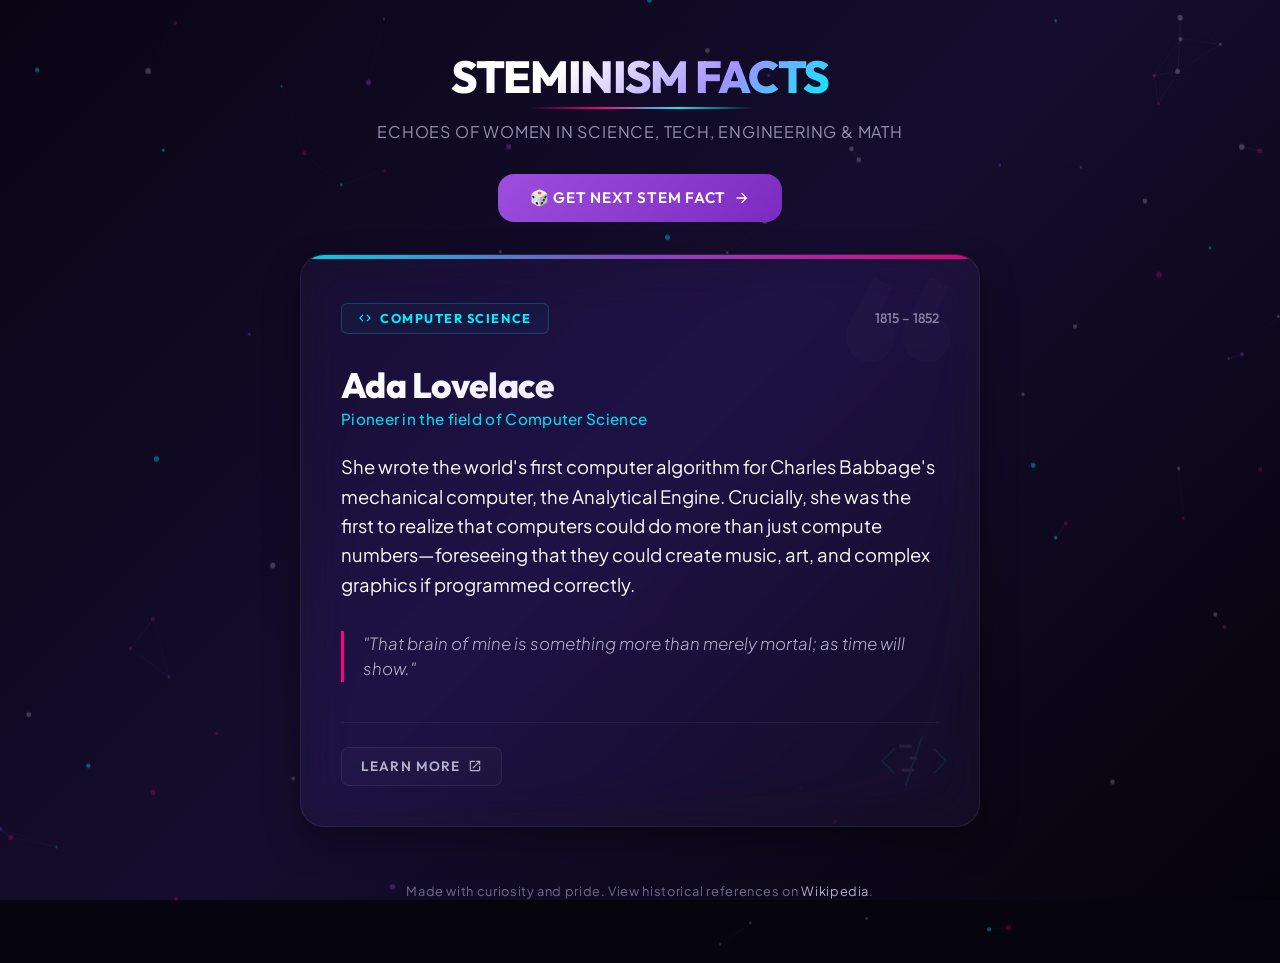
==== index.html @ e90b9613 "GSAP removal, update on prompts" ====
<!DOCTYPE html>
<html lang="en">

<head>
  <meta charset="UTF-8">
  <meta name="viewport" content="width=device-width, initial-scale=1.0">
  <title>STEMinism Aura | Women in STEM Interactive Fun Facts</title>
  <meta name="description"
    content="Discover inspiring facts and quotes from pioneering women in science, technology, engineering, and mathematics. Prompt the engine to search historical records.">
  <link rel="stylesheet" href="styles.css">
</head>

<body>

  <!-- Particle and wave interactive background canvas -->
  <canvas id="particle-canvas"></canvas>

  <!-- Main interactive interface container -->
  <div class="app-container">

    <!-- Title and tagline -->
    <header>
      <h1 class="app-title" id="title-glow">STEMinism Facts</h1>
      <p class="app-subtitle">Echoes of Women in Science, Tech, Engineering & Math</p>
    </header>

    <!-- Next fact button -->
    <section class="prompt-section">
      <button type="button" id="next-fact-btn" class="prompt-btn">
        <span>🎲 Get Next STEM Fact</span>
        <svg style="width: 16px; height: 16px; fill: currentColor;" viewBox="0 0 24 24">
          <use href="#icon-arrow-right"></use>
        </svg>
      </button>
    </section>

    <!-- Main Fact Display Card wrapper (3D perspective context) -->
    <main class="card-wrapper">
      <article class="fact-card" id="fact-card">

        <!-- Large low-opacity quote decoration -->
        <span class="bg-quote">“</span>

        <!-- Card Header Info -->
        <div class="card-top">
          <span class="category-badge computer-science" id="card-category">
            <svg style="width: 14px; height: 14px; fill: currentColor;" viewBox="0 0 24 24" id="card-category-icon">
              <use href="#icon-code"></use>
            </svg>
            <span id="card-category-text">Computer Science</span>
          </span>
          <span class="lifespan-tag" id="card-lifespan">1815 – 1852</span>
        </div>

        <!-- Scientist Name & Bio Subtitle -->
        <div class="scientist-info">
          <h2 class="scientist-name" id="card-name">Ada Lovelace</h2>
          <p class="scientist-bio" id="card-bio">First computer programmer in history</p>
        </div>

        <!-- Central Fact and Quotation Block -->
        <div class="card-body">
          <p class="fact-text" id="card-fact">
            She wrote the world's first computer algorithm for Charles Babbage's mechanical computer, the Analytical
            Engine. Crucially, she was the first to realize that computers could do more than just compute
            numbers—foreseeing that they could create music, art, and complex graphics if programmed correctly.
          </p>
          <div class="quote-container" id="card-quote-container">
            <blockquote class="quote-text" id="card-quote">
              "That brain of mine is something more than merely mortal; as time will show."
            </blockquote>
          </div>
        </div>

        <!-- Card bottom link section -->
        <div class="card-bottom">
          <a href="https://en.wikipedia.org/wiki/Ada_Lovelace" target="_blank" rel="noopener noreferrer"
            class="wiki-btn" id="card-wiki-link">
            <span>Learn More</span>
            <svg class="wiki-icon" viewBox="0 0 24 24">
              <use href="#icon-external-link"></use>
            </svg>
          </a>
        </div>

        <!-- Dynamic inline field illustration (abstract background art) -->
        <div class="field-illustration" id="field-ill-container">
          <!-- Dynamically loaded SVG element -->
        </div>

        <!-- Decryption Scanning Transition Screen overlay -->
        <div class="scan-overlay" id="scan-screen">
          <div class="spinner-outer">
            <div class="spinner-ring spinner-ring-1"></div>
            <div class="spinner-ring spinner-ring-2"></div>
            <div class="spinner-ring spinner-ring-3"></div>
          </div>
          <div class="scan-text">Retrieving Record</div>
          <div class="scan-subtext" id="scan-details">Interpreting quantum field parameters...</div>
        </div>

      </article>
    </main>

    <!-- Footer notes -->
    <footer>
      <p>Made with curiosity and pride. View historical references on <a href="https://en.wikipedia.org" target="_blank"
          rel="noopener noreferrer">Wikipedia</a>.</p>
    </footer>

  </div>

  <!-- Reusable SVG vector symbol templates -->
  <svg style="display: none;">
    <!-- Icon Search -->
    <g id="icon-search">
      <path
        d="M15.5 14h-.79l-.28-.27C15.41 12.59 16 11.11 16 9.5 16 5.91 13.09 3 9.5 3S3 5.91 3 9.5 5.91 16 9.5 16c1.61 0 3.09-.59 4.23-1.57l.27.28v.79l5 4.99L20.49 19l-4.99-5zm-6 0C7.01 14 5 11.99 5 9.5S7.01 5 9.5 5 14 7.01 14 9.5 11.99 14 9.5 14z"
        fill="currentColor" />
    </g>
    <!-- Icon Arrow Right -->
    <g id="icon-arrow-right">
      <path d="M12 4l-1.41 1.41L16.17 11H4v2h12.17l-5.58 5.59L12 20l8-8z" fill="currentColor" />
    </g>
    <!-- Icon External Link -->
    <g id="icon-external-link">
      <path
        d="M19 19H5V5h7V3H5c-1.11 0-2 .9-2 2v14c0 1.1.89 2 2 2h14c1.1 0 2-.9 2-2v-7h-2v7zM14 3v2h3.59l-9.83 9.83 1.41 1.41L19 6.41V10h2V3h-7z"
        fill="currentColor" />
    </g>

    <!-- Field Category Icons -->
    <!-- Computer Science -->
    <g id="icon-code">
      <path d="M9.4 16.6L4.8 12l4.6-4.6L8 6l-6 6 6 6 1.4-1.4zm5.2 0l4.6-4.6-4.6-4.6L16 6l6 6-6 6-1.4-1.4z"
        fill="currentColor" />
    </g>
    <!-- Physics -->
    <g id="icon-atom">
      <path
        d="M12 2C6.48 2 2 6.48 2 12s4.48 10 10 10 10-4.48 10-10S17.52 2 12 2zm1 17.93c-3.95-.49-7-3.85-7-7.93 0-.62.08-1.21.21-1.79L9 15v1c0 1.1.9 2 2 2v1.93zm6.9-2.54c-.26-.81-1-1.39-1.9-1.39h-1v-3c0-.55-.45-1-1-1H8v-2h2c.55 0 1-.45 1-1V7h2c1.1 0 2-.9 2-2v-.41c2.93 1.19 5 4.06 5 7.41 0 2.08-.8 3.97-2.1 5.39z"
        fill="currentColor" />
    </g>
    <!-- Chemistry / Pharmacy -->
    <g id="icon-beaker">
      <path
        d="M19 3H5c-1.1 0-2 .9-2 2v14c0 1.1.9 2 2 2h14c1.1 0 2-.9 2-2V5c0-1.1-.9-2-2-2zm-9 15H5v-2h5v2zm0-4H5v-2h5v2zm0-4H5V8h5v2zm9 8h-7v-2h7v2zm0-4h-7v-2h7v2zm0-4h-7V8h7v2z"
        fill="currentColor" />
    </g>
    <!-- Mathematics -->
    <g id="icon-math">
      <path
        d="M19 3H5c-1.1 0-2 .9-2 2v14c0 1.1.9 2 2 2h14c1.1 0 2-.9 2-2V5c0-1.1-.9-2-2-2zm-2 10h-4v4h-2v-4H7v-2h4V7h2v4h4v2z"
        fill="currentColor" />
    </g>
    <!-- Space / Flight -->
    <g id="icon-rocket">
      <path
        d="M12 2s3 4 3 7c0 3.31-2.69 6-6 6H7v2h2c4.97 0 9-4.03 9-9 0-3-3-6-3-6zm-4 7c0-2.21 1.79-4 4-4s4 1.79 4 4-1.79 4-4 4-4-1.79-4-4zm-5 8c0 1.66 1.34 3 3 3h2v-2H6c-1.66 0-3-1.34-3-3v-2H1v2c0 1.1.9 2 2 2z"
        fill="currentColor" />
    </g>
    <!-- Biology / Medicine -->
    <g id="icon-dna">
      <path
        d="M12 3c-4.97 0-9 4.03-9 9 0 2.12.74 4.07 1.97 5.61L4.35 19.4c-1.46-1.8-2.35-4.11-2.35-6.62C2 6.27 6.77 1.5 12.5 1.5S23 6.27 23 12.78c0 2.51-.89 4.82-2.35 6.62l-1.62-1.79C20.26 16.07 21 14.12 21 12c0-4.97-4.03-9-9-9zm-1.5 4.5c0-.83.67-1.5 1.5-1.5s1.5.67 1.5 1.5S12.83 9 12 9s-1.5-.67-1.5-1.5zm1.5 4.5c-.83 0-1.5.67-1.5 1.5s.67 1.5 1.5 1.5 1.5-.67 1.5-1.5-.67-1.5-1.5-1.5z"
        fill="currentColor" />
    </g>
  </svg>

  <!-- Facts data database module -->
  <script src="facts.js"></script>
  <!-- Main application logic script -->
  <script src="app.js"></script>
</body>

</html>
---- styles.css ----
@import url('https://fonts.googleapis.com/css2?family=Outfit:wght@300;400;500;600;700;800&family=Plus+Jakarta+Sans:ital,wght@0,300;0,400;0,500;0,600;0,700;1,400&display=swap');

:root {
  /* Colors */
  --bg-dark: #06040d;
  --bg-gradient: linear-gradient(135deg, #090514 0%, #150d2e 50%, #05030a 100%);
  --glass-bg: rgba(255, 255, 255, 0.03);
  --glass-border: rgba(255, 255, 255, 0.07);
  --text-primary: #ffffff;
  --text-secondary: #b5b0cd;
  --text-muted: #6e6a86;
  
  /* Neon Accents */
  --cyan: #00f0ff;
  --pink: #ff007f;
  --purple: #9d4edd;
  --green: #39ff14;
  --amber: #ffaa00;
  
  /* Shadow Glows */
  --glow-cyan: 0 0 20px rgba(0, 240, 255, 0.25);
  --glow-pink: 0 0 20px rgba(255, 0, 127, 0.25);
  --glow-purple: 0 0 20px rgba(157, 78, 221, 0.25);
  
  /* Fonts */
  --font-header: 'Outfit', sans-serif;
  --font-body: 'Plus Jakarta Sans', sans-serif;
  
  /* Dimensions */
  --card-max-width: 680px;
}

* {
  box-sizing: border-box;
  margin: 0;
  padding: 0;
}

body {
  background-color: var(--bg-dark);
  background-image: var(--bg-gradient);
  background-attachment: fixed;
  color: var(--text-primary);
  font-family: var(--font-body);
  min-height: 100vh;
  overflow-x: hidden;
  display: flex;
  flex-direction: column;
  align-items: center;
  justify-content: flex-start;
  padding: 2rem 1.5rem;
  position: relative;
}

/* Background Canvas */
#particle-canvas {
  position: absolute;
  top: 0;
  left: 0;
  width: 100%;
  height: 100%;
  z-index: 0;
  pointer-events: none;
}

/* Main Container */
.app-container {
  width: 100%;
  max-width: var(--card-max-width);
  z-index: 10;
  display: flex;
  flex-direction: column;
  gap: 2rem;
}

/* Header Section */
header {
  text-align: center;
  margin-top: 1rem;
}

h1.app-title {
  font-family: var(--font-header);
  font-weight: 800;
  font-size: 2.8rem;
  letter-spacing: -0.03em;
  background: linear-gradient(135deg, #ffffff 30%, #a291ff 70%, var(--cyan) 100%);
  -webkit-background-clip: text;
  -webkit-text-fill-color: transparent;
  margin-bottom: 0.5rem;
  text-transform: uppercase;
  display: inline-block;
  position: relative;
}

h1.app-title::after {
  content: '';
  position: absolute;
  bottom: -4px;
  left: 20%;
  width: 60%;
  height: 2px;
  background: linear-gradient(90deg, transparent, var(--pink), var(--cyan), transparent);
}

.app-subtitle {
  color: var(--text-secondary);
  font-size: 1rem;
  font-weight: 400;
  letter-spacing: 0.05em;
  text-transform: uppercase;
  margin-top: 0.5rem;
  opacity: 0.8;
}

/* Search & Prompt Box Area */
.prompt-section {
  display: flex;
  justify-content: center;
}

.prompt-btn {
  background: linear-gradient(135deg, var(--purple) 0%, #7b2cbf 100%);
  border: none;
  outline: none;
  color: var(--text-primary);
  font-family: var(--font-header);
  font-weight: 600;
  font-size: 0.95rem;
  letter-spacing: 0.05em;
  padding: 0.9rem 2rem;
  border-radius: 16px;
  cursor: pointer;
  display: flex;
  align-items: center;
  gap: 0.5rem;
  transition: all 0.3s ease;
  position: relative;
  overflow: hidden;
  text-transform: uppercase;
}

.prompt-btn::before {
  content: '';
  position: absolute;
  top: 0;
  left: -100%;
  width: 100%;
  height: 100%;
  background: linear-gradient(90deg, transparent, rgba(255, 255, 255, 0.15), transparent);
  transition: left 0.6s ease;
}

.prompt-btn:hover::before {
  left: 100%;
}

.prompt-btn:hover {
  background: linear-gradient(135deg, #7b2cbf 0%, var(--pink) 100%);
  box-shadow: 0 0 20px rgba(255, 0, 127, 0.3);
}

.prompt-btn:active {
  transform: scale(0.97);
}

/* Main Fact Card Display */
.card-wrapper {
  perspective: 1000px;
  width: 100%;
}

.fact-card {
  position: relative;
  width: 100%;
  min-height: 400px;
  background: var(--glass-bg);
  border: 1px solid var(--glass-border);
  backdrop-filter: blur(25px) saturate(160%);
  -webkit-backdrop-filter: blur(25px) saturate(160%);
  border-radius: 24px;
  padding: 3rem 2.5rem 2.5rem 2.5rem;
  box-shadow: 0 15px 35px rgba(0, 0, 0, 0.35);
  overflow: hidden;
  display: flex;
  flex-direction: column;
  justify-content: space-between;
  transition: opacity 0.3s ease, transform 0.3s ease;
  opacity: 1;
}

/* Glowing Border/Aura on Card */
.fact-card::before {
  content: '';
  position: absolute;
  top: 0;
  left: 0;
  width: 100%;
  height: 4px;
  background: linear-gradient(90deg, var(--cyan), var(--purple), var(--pink));
  opacity: 0.85;
}

/* Decorative Background Quotes */
.bg-quote {
  position: absolute;
  top: -10px;
  right: 20px;
  font-size: 15rem;
  font-family: var(--font-header);
  font-weight: 800;
  line-height: 1;
  color: rgba(255, 255, 255, 0.015);
  user-select: none;
  pointer-events: none;
}

/* Card Content Header */
.card-top {
  display: flex;
  align-items: center;
  justify-content: space-between;
  margin-bottom: 2rem;
}

.category-badge {
  font-family: var(--font-header);
  font-weight: 700;
  font-size: 0.8rem;
  letter-spacing: 0.12em;
  text-transform: uppercase;
  padding: 0.4rem 1rem;
  border-radius: 6px;
  background: rgba(255, 255, 255, 0.05);
  border: 1px solid rgba(255, 255, 255, 0.1);
  display: flex;
  align-items: center;
  gap: 0.5rem;
  transition: all 0.3s ease;
}

/* Category Badge Colors mapped to fields */
.category-badge.computer-science { color: var(--cyan); border-color: rgba(0, 240, 255, 0.2); background: rgba(0, 240, 255, 0.03); }
.category-badge.physics { color: var(--pink); border-color: rgba(255, 0, 127, 0.2); background: rgba(255, 0, 127, 0.03); }
.category-badge.chemistry { color: var(--green); border-color: rgba(57, 255, 20, 0.2); background: rgba(57, 255, 20, 0.03); }
.category-badge.mathematics { color: var(--purple); border-color: rgba(157, 78, 221, 0.2); background: rgba(157, 78, 221, 0.03); }
.category-badge.space { color: var(--amber); border-color: rgba(255, 170, 0, 0.2); background: rgba(255, 170, 0, 0.03); }
.category-badge.biology { color: #00ff88; border-color: rgba(0, 255, 136, 0.2); background: rgba(0, 255, 136, 0.03); }
.category-badge.engineering { color: #ff5500; border-color: rgba(255, 85, 0, 0.2); background: rgba(255, 85, 0, 0.03); }
.category-badge.medicine { color: #ff3366; border-color: rgba(255, 51, 102, 0.2); background: rgba(255, 51, 102, 0.03); }

.lifespan-tag {
  font-family: var(--font-header);
  font-weight: 500;
  font-size: 0.85rem;
  color: var(--text-secondary);
  opacity: 0.7;
}

/* Card Scientist Identity */
.scientist-info {
  margin-bottom: 1.5rem;
}

.scientist-name {
  font-family: var(--font-header);
  font-weight: 800;
  font-size: 2.2rem;
  line-height: 1.1;
  letter-spacing: -0.02em;
  background: linear-gradient(90deg, #ffffff, #d3caff);
  -webkit-background-clip: text;
  -webkit-text-fill-color: transparent;
  margin-bottom: 0.3rem;
}

.scientist-bio {
  color: var(--cyan);
  font-size: 0.95rem;
  font-weight: 500;
  letter-spacing: 0.02em;
  opacity: 0.9;
}

/* Fact and Quote Text elements */
.card-body {
  flex-grow: 1;
  display: flex;
  flex-direction: column;
  justify-content: center;
  gap: 1.5rem;
  margin-bottom: 2.5rem;
}

.fact-text {
  font-size: 1.15rem;
  line-height: 1.6;
  color: var(--text-primary);
  font-weight: 400;
}

.quote-container {
  border-left: 3px solid var(--pink);
  padding-left: 1.2rem;
  margin-top: 0.5rem;
  position: relative;
}

.quote-text {
  font-size: 1.05rem;
  font-style: italic;
  line-height: 1.5;
  color: var(--text-secondary);
  font-weight: 300;
}

/* Card Action Footer */
.card-bottom {
  display: flex;
  align-items: center;
  justify-content: space-between;
  border-top: 1px solid rgba(255, 255, 255, 0.05);
  padding-top: 1.5rem;
}

.wiki-btn {
  display: inline-flex;
  align-items: center;
  gap: 0.5rem;
  color: var(--text-secondary);
  font-family: var(--font-header);
  font-weight: 600;
  font-size: 0.85rem;
  text-decoration: none;
  text-transform: uppercase;
  letter-spacing: 0.08em;
  padding: 0.6rem 1.2rem;
  border-radius: 8px;
  background: rgba(255, 255, 255, 0.02);
  border: 1px solid var(--glass-border);
  transition: all 0.3s ease;
}

.wiki-btn:hover {
  background: rgba(255, 255, 255, 0.06);
  border-color: rgba(255, 255, 255, 0.2);
  color: var(--text-primary);
  transform: translateX(3px);
}

.wiki-icon {
  width: 14px;
  height: 14px;
  fill: currentColor;
  transition: transform 0.3s ease;
}

.wiki-btn:hover .wiki-icon {
  transform: translate(2px, -2px);
}

/* Vector Graphic Embed on Card */
.field-illustration {
  width: 80px;
  height: 80px;
  display: flex;
  align-items: center;
  justify-content: center;
  opacity: 0.08;
  position: absolute;
  bottom: 25px;
  right: 25px;
  pointer-events: none;
}

.field-illustration svg {
  width: 100%;
  height: 100%;
  fill: none;
  stroke: var(--text-primary);
  stroke-width: 1.5;
  stroke-linecap: round;
  stroke-linejoin: round;
}

/* Simulated Decryption/Quantum Scanning Overlay */
.scan-overlay {
  position: absolute;
  top: 0;
  left: 0;
  width: 100%;
  height: 100%;
  background: rgba(8, 5, 18, 0.96);
  z-index: 100;
  display: flex;
  flex-direction: column;
  align-items: center;
  justify-content: center;
  gap: 1.5rem;
  opacity: 0;
  pointer-events: none;
  border-radius: 24px;
  transition: opacity 0.3s ease;
}

.scan-overlay.active {
  opacity: 1;
  pointer-events: all;
}

.spinner-outer {
  position: relative;
  width: 80px;
  height: 80px;
}

.spinner-ring {
  box-sizing: border-box;
  position: absolute;
  width: 100%;
  height: 100%;
  border: 3px solid transparent;
  border-radius: 50%;
}

.spinner-ring-1 {
  border-top-color: var(--cyan);
  animation: spin 1.2s cubic-bezier(0.5, 0, 0.5, 1) infinite;
}

.spinner-ring-2 {
  border-bottom-color: var(--pink);
  animation: spin-reverse 1.2s cubic-bezier(0.5, 0, 0.5, 1) infinite;
  transform: scale(0.8);
}

.spinner-ring-3 {
  border-left-color: var(--purple);
  animation: spin 2.4s linear infinite;
  transform: scale(0.6);
}

.scan-text {
  font-family: var(--font-header);
  font-weight: 500;
  font-size: 1rem;
  letter-spacing: 0.15em;
  color: var(--cyan);
  text-transform: uppercase;
  text-shadow: 0 0 10px rgba(0, 240, 255, 0.5);
  animation: pulse 1.5s ease-in-out infinite;
}

.scan-subtext {
  font-family: var(--font-body);
  font-size: 0.8rem;
  color: var(--text-muted);
  letter-spacing: 0.05em;
}

/* Footer info */
footer {
  text-align: center;
  color: var(--text-muted);
  font-size: 0.8rem;
  margin-top: 1.5rem;
  margin-bottom: 2rem;
  letter-spacing: 0.05em;
}

footer a {
  color: var(--text-secondary);
  text-decoration: none;
  transition: color 0.2s ease;
}

footer a:hover {
  color: var(--cyan);
}

/* Animations Keyframes */
@keyframes spin {
  0% { transform: rotate(0deg); }
  100% { transform: rotate(360deg); }
}

@keyframes spin-reverse {
  0% { transform: rotate(360deg); }
  100% { transform: rotate(0deg); }
}

@keyframes pulse {
  0%, 100% { opacity: 0.6; }
  50% { opacity: 1; }
}

/* Responsive Breakpoints */
@media (max-width: 768px) {
  h1.app-title {
    font-size: 2.2rem;
  }
  
  .fact-card {
    padding: 2.2rem 1.8rem 1.8rem 1.8rem;
    min-height: 440px;
  }
  
  .scientist-name {
    font-size: 1.8rem;
  }
  
  .fact-text {
    font-size: 1.05rem;
  }
  
  .quote-text {
    font-size: 0.95rem;
  }
  
  .prompt-btn {
    padding: 0 1.2rem;
  }
}

@media (max-width: 480px) {
  body {
    padding: 1rem 1rem;
  }

  h1.app-title {
    font-size: 1.8rem;
  }
  
  .fact-card {
    padding: 1.8rem 1.2rem 1.2rem 1.2rem;
    min-height: 480px;
  }
  
  .card-top {
    flex-direction: column;
    align-items: flex-start;
    gap: 0.6rem;
    margin-bottom: 1.5rem;
  }
  
  .scientist-name {
    font-size: 1.6rem;
  }
  
  .card-bottom {
    flex-direction: column;
    gap: 1rem;
    align-items: center;
  }
  
  .wiki-btn {
    width: 100%;
    justify-content: center;
  }
}
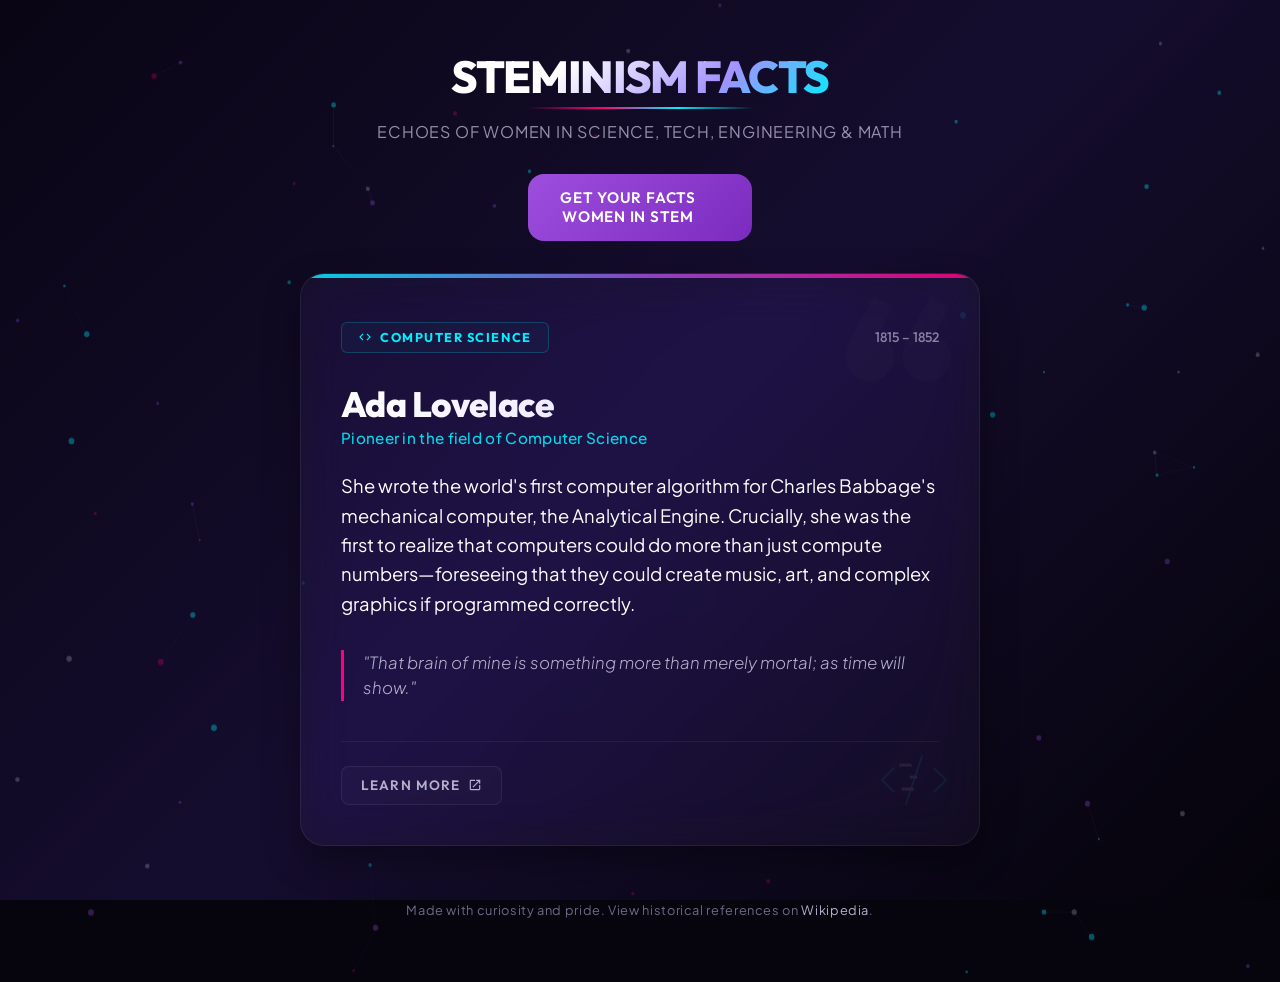
==== commit 897574bb: "Visual changes" ====
--- a/index.html
+++ b/index.html
@@ -27,9 +27,9 @@
     <!-- Next fact button -->
     <section class="prompt-section">
       <button type="button" id="next-fact-btn" class="prompt-btn">
-        <span>🎲 Get Next STEM Fact</span>
+        <span> Get your Facts <br>Women in STEM </span>
         <svg style="width: 16px; height: 16px; fill: currentColor;" viewBox="0 0 24 24">
-          <use href="#icon-arrow-right"></use>
+          
         </svg>
       </button>
     </section>
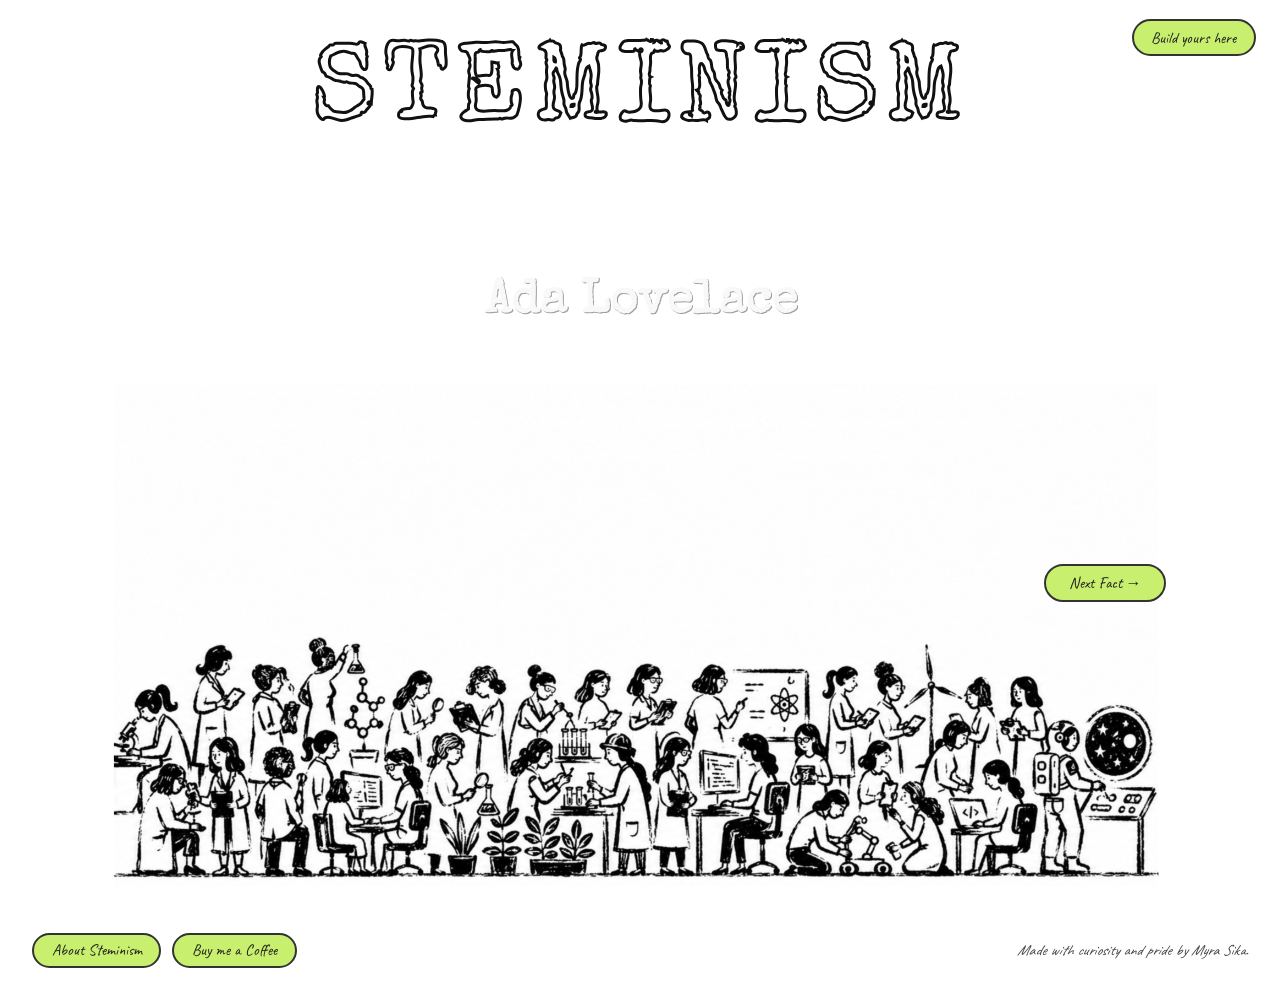
==== commit 279546e1: "Structure change" ====
--- a/index.html
+++ b/index.html
@@ -1,176 +1,46 @@
 <!DOCTYPE html>
 <html lang="en">
-
 <head>
   <meta charset="UTF-8">
   <meta name="viewport" content="width=device-width, initial-scale=1.0">
-  <title>STEMinism Aura | Women in STEM Interactive Fun Facts</title>
-  <meta name="description"
-    content="Discover inspiring facts and quotes from pioneering women in science, technology, engineering, and mathematics. Prompt the engine to search historical records.">
+  <title>STEMinism | Women in STEM Facts</title>
   <link rel="stylesheet" href="styles.css">
 </head>
-
 <body>
 
-  <!-- Particle and wave interactive background canvas -->
-  <canvas id="particle-canvas"></canvas>
+  <!-- Top-right pill -->
+  <a class="build-pill" href="#" target="_blank" rel="noopener noreferrer">Build yours here</a>
 
-  <!-- Main interactive interface container -->
-  <div class="app-container">
+  <!-- Title -->
+  <h1 class="app-title">STEMINISM</h1>
 
-    <!-- Title and tagline -->
-    <header>
-      <h1 class="app-title" id="title-glow">STEMinism Facts</h1>
-      <p class="app-subtitle">Echoes of Women in Science, Tech, Engineering & Math</p>
-    </header>
-
-    <!-- Next fact button -->
-    <section class="prompt-section">
-      <button type="button" id="next-fact-btn" class="prompt-btn">
-        <span> Get your Facts <br>Women in STEM </span>
-        <svg style="width: 16px; height: 16px; fill: currentColor;" viewBox="0 0 24 24">
-          
-        </svg>
-      </button>
-    </section>
-
-    <!-- Main Fact Display Card wrapper (3D perspective context) -->
-    <main class="card-wrapper">
-      <article class="fact-card" id="fact-card">
-
-        <!-- Large low-opacity quote decoration -->
-        <span class="bg-quote">“</span>
-
-        <!-- Card Header Info -->
-        <div class="card-top">
-          <span class="category-badge computer-science" id="card-category">
-            <svg style="width: 14px; height: 14px; fill: currentColor;" viewBox="0 0 24 24" id="card-category-icon">
-              <use href="#icon-code"></use>
-            </svg>
-            <span id="card-category-text">Computer Science</span>
-          </span>
-          <span class="lifespan-tag" id="card-lifespan">1815 – 1852</span>
-        </div>
-
-        <!-- Scientist Name & Bio Subtitle -->
-        <div class="scientist-info">
-          <h2 class="scientist-name" id="card-name">Ada Lovelace</h2>
-          <p class="scientist-bio" id="card-bio">First computer programmer in history</p>
-        </div>
-
-        <!-- Central Fact and Quotation Block -->
-        <div class="card-body">
-          <p class="fact-text" id="card-fact">
-            She wrote the world's first computer algorithm for Charles Babbage's mechanical computer, the Analytical
-            Engine. Crucially, she was the first to realize that computers could do more than just compute
-            numbers—foreseeing that they could create music, art, and complex graphics if programmed correctly.
-          </p>
-          <div class="quote-container" id="card-quote-container">
-            <blockquote class="quote-text" id="card-quote">
-              "That brain of mine is something more than merely mortal; as time will show."
-            </blockquote>
-          </div>
-        </div>
-
-        <!-- Card bottom link section -->
-        <div class="card-bottom">
-          <a href="https://en.wikipedia.org/wiki/Ada_Lovelace" target="_blank" rel="noopener noreferrer"
-            class="wiki-btn" id="card-wiki-link">
-            <span>Learn More</span>
-            <svg class="wiki-icon" viewBox="0 0 24 24">
-              <use href="#icon-external-link"></use>
-            </svg>
-          </a>
-        </div>
-
-        <!-- Dynamic inline field illustration (abstract background art) -->
-        <div class="field-illustration" id="field-ill-container">
-          <!-- Dynamically loaded SVG element -->
-        </div>
-
-        <!-- Decryption Scanning Transition Screen overlay -->
-        <div class="scan-overlay" id="scan-screen">
-          <div class="spinner-outer">
-            <div class="spinner-ring spinner-ring-1"></div>
-            <div class="spinner-ring spinner-ring-2"></div>
-            <div class="spinner-ring spinner-ring-3"></div>
-          </div>
-          <div class="scan-text">Retrieving Record</div>
-          <div class="scan-subtext" id="scan-details">Interpreting quantum field parameters...</div>
-        </div>
-
-      </article>
-    </main>
-
-    <!-- Footer notes -->
-    <footer>
-      <p>Made with curiosity and pride. View historical references on <a href="https://en.wikipedia.org" target="_blank"
-          rel="noopener noreferrer">Wikipedia</a>.</p>
-    </footer>
-
+  <!-- Chalkboard -->
+  <div class="chalkboard-wrapper">
+    <div class="chalkboard" id="chalkboard">
+      <div class="chalk-content" id="chalk-content">
+        <p class="chalk-category" id="chalk-category">Computer Science</p>
+        <h2 class="chalk-name" id="chalk-name">Ada Lovelace</h2>
+        <p class="chalk-lifespan" id="chalk-lifespan">1815 – 1852</p>
+        <p class="chalk-fact" id="chalk-fact">She wrote the world's first computer algorithm for Charles Babbage's Analytical Engine — foreseeing that computers could create music, art, and graphics.</p>
+        <p class="chalk-quote" id="chalk-quote">"That brain of mine is something more than merely mortal; as time will show."</p>
+      </div>
+    </div>
+    <button class="next-btn" id="next-fact-btn">Next Fact →</button>
   </div>
 
-  <!-- Reusable SVG vector symbol templates -->
-  <svg style="display: none;">
-    <!-- Icon Search -->
-    <g id="icon-search">
-      <path
-        d="M15.5 14h-.79l-.28-.27C15.41 12.59 16 11.11 16 9.5 16 5.91 13.09 3 9.5 3S3 5.91 3 9.5 5.91 16 9.5 16c1.61 0 3.09-.59 4.23-1.57l.27.28v.79l5 4.99L20.49 19l-4.99-5zm-6 0C7.01 14 5 11.99 5 9.5S7.01 5 9.5 5 14 7.01 14 9.5 11.99 14 9.5 14z"
-        fill="currentColor" />
-    </g>
-    <!-- Icon Arrow Right -->
-    <g id="icon-arrow-right">
-      <path d="M12 4l-1.41 1.41L16.17 11H4v2h12.17l-5.58 5.59L12 20l8-8z" fill="currentColor" />
-    </g>
-    <!-- Icon External Link -->
-    <g id="icon-external-link">
-      <path
-        d="M19 19H5V5h7V3H5c-1.11 0-2 .9-2 2v14c0 1.1.89 2 2 2h14c1.1 0 2-.9 2-2v-7h-2v7zM14 3v2h3.59l-9.83 9.83 1.41 1.41L19 6.41V10h2V3h-7z"
-        fill="currentColor" />
-    </g>
+  <!-- Illustration strip (bottom portion of bckg.png via CSS background) -->
+  <div class="illustration-strip"></div>
 
-    <!-- Field Category Icons -->
-    <!-- Computer Science -->
-    <g id="icon-code">
-      <path d="M9.4 16.6L4.8 12l4.6-4.6L8 6l-6 6 6 6 1.4-1.4zm5.2 0l4.6-4.6-4.6-4.6L16 6l6 6-6 6-1.4-1.4z"
-        fill="currentColor" />
-    </g>
-    <!-- Physics -->
-    <g id="icon-atom">
-      <path
-        d="M12 2C6.48 2 2 6.48 2 12s4.48 10 10 10 10-4.48 10-10S17.52 2 12 2zm1 17.93c-3.95-.49-7-3.85-7-7.93 0-.62.08-1.21.21-1.79L9 15v1c0 1.1.9 2 2 2v1.93zm6.9-2.54c-.26-.81-1-1.39-1.9-1.39h-1v-3c0-.55-.45-1-1-1H8v-2h2c.55 0 1-.45 1-1V7h2c1.1 0 2-.9 2-2v-.41c2.93 1.19 5 4.06 5 7.41 0 2.08-.8 3.97-2.1 5.39z"
-        fill="currentColor" />
-    </g>
-    <!-- Chemistry / Pharmacy -->
-    <g id="icon-beaker">
-      <path
-        d="M19 3H5c-1.1 0-2 .9-2 2v14c0 1.1.9 2 2 2h14c1.1 0 2-.9 2-2V5c0-1.1-.9-2-2-2zm-9 15H5v-2h5v2zm0-4H5v-2h5v2zm0-4H5V8h5v2zm9 8h-7v-2h7v2zm0-4h-7v-2h7v2zm0-4h-7V8h7v2z"
-        fill="currentColor" />
-    </g>
-    <!-- Mathematics -->
-    <g id="icon-math">
-      <path
-        d="M19 3H5c-1.1 0-2 .9-2 2v14c0 1.1.9 2 2 2h14c1.1 0 2-.9 2-2V5c0-1.1-.9-2-2-2zm-2 10h-4v4h-2v-4H7v-2h4V7h2v4h4v2z"
-        fill="currentColor" />
-    </g>
-    <!-- Space / Flight -->
-    <g id="icon-rocket">
-      <path
-        d="M12 2s3 4 3 7c0 3.31-2.69 6-6 6H7v2h2c4.97 0 9-4.03 9-9 0-3-3-6-3-6zm-4 7c0-2.21 1.79-4 4-4s4 1.79 4 4-1.79 4-4 4-4-1.79-4-4zm-5 8c0 1.66 1.34 3 3 3h2v-2H6c-1.66 0-3-1.34-3-3v-2H1v2c0 1.1.9 2 2 2z"
-        fill="currentColor" />
-    </g>
-    <!-- Biology / Medicine -->
-    <g id="icon-dna">
-      <path
-        d="M12 3c-4.97 0-9 4.03-9 9 0 2.12.74 4.07 1.97 5.61L4.35 19.4c-1.46-1.8-2.35-4.11-2.35-6.62C2 6.27 6.77 1.5 12.5 1.5S23 6.27 23 12.78c0 2.51-.89 4.82-2.35 6.62l-1.62-1.79C20.26 16.07 21 14.12 21 12c0-4.97-4.03-9-9-9zm-1.5 4.5c0-.83.67-1.5 1.5-1.5s1.5.67 1.5 1.5S12.83 9 12 9s-1.5-.67-1.5-1.5zm1.5 4.5c-.83 0-1.5.67-1.5 1.5s.67 1.5 1.5 1.5 1.5-.67 1.5-1.5-.67-1.5-1.5-1.5z"
-        fill="currentColor" />
-    </g>
-  </svg>
+  <!-- Footer -->
+  <footer>
+    <div class="footer-pills">
+      <a class="footer-pill" href="#" target="_blank" rel="noopener noreferrer">About Steminism</a>
+      <a class="footer-pill" href="https://buymeacoffee.com" target="_blank" rel="noopener noreferrer">Buy me a Coffee</a>
+    </div>
+    <span class="footer-credit">Made with curiosity and pride by Myra Sika.</span>
+  </footer>
 
-  <!-- Facts data database module -->
   <script src="facts.js"></script>
-  <!-- Main application logic script -->
   <script src="app.js"></script>
 </body>
-
-</html>+</html>
--- a/styles.css
+++ b/styles.css
@@ -1,34 +1,4 @@
-@import url('https://fonts.googleapis.com/css2?family=Outfit:wght@300;400;500;600;700;800&family=Plus+Jakarta+Sans:ital,wght@0,300;0,400;0,500;0,600;0,700;1,400&display=swap');
-
-:root {
-  /* Colors */
-  --bg-dark: #06040d;
-  --bg-gradient: linear-gradient(135deg, #090514 0%, #150d2e 50%, #05030a 100%);
-  --glass-bg: rgba(255, 255, 255, 0.03);
-  --glass-border: rgba(255, 255, 255, 0.07);
-  --text-primary: #ffffff;
-  --text-secondary: #b5b0cd;
-  --text-muted: #6e6a86;
-  
-  /* Neon Accents */
-  --cyan: #00f0ff;
-  --pink: #ff007f;
-  --purple: #9d4edd;
-  --green: #39ff14;
-  --amber: #ffaa00;
-  
-  /* Shadow Glows */
-  --glow-cyan: 0 0 20px rgba(0, 240, 255, 0.25);
-  --glow-pink: 0 0 20px rgba(255, 0, 127, 0.25);
-  --glow-purple: 0 0 20px rgba(157, 78, 221, 0.25);
-  
-  /* Fonts */
-  --font-header: 'Outfit', sans-serif;
-  --font-body: 'Plus Jakarta Sans', sans-serif;
-  
-  /* Dimensions */
-  --card-max-width: 680px;
-}
+@import url('https://fonts.googleapis.com/css2?family=Caveat:wght@400;600;700&family=Special+Elite&display=swap');
 
 * {
   box-sizing: border-box;
@@ -37,524 +7,224 @@
 }
 
 body {
-  background-color: var(--bg-dark);
-  background-image: var(--bg-gradient);
-  background-attachment: fixed;
-  color: var(--text-primary);
-  font-family: var(--font-body);
+  background: #ffffff;
+  font-family: 'Caveat', cursive;
   min-height: 100vh;
-  overflow-x: hidden;
   display: flex;
   flex-direction: column;
   align-items: center;
-  justify-content: flex-start;
-  padding: 2rem 1.5rem;
-  position: relative;
-}
-
-/* Background Canvas */
-#particle-canvas {
+  overflow-x: hidden;
+  position: relative;
+}
+
+/* ── Top-right pill ── */
+.build-pill {
   position: absolute;
-  top: 0;
-  left: 0;
+  top: 1.2rem;
+  right: 1.5rem;
+  background: #c8f06e;
+  border: 2px solid #333;
+  border-radius: 999px;
+  padding: 0.4rem 1.1rem;
+  font-family: 'Caveat', cursive;
+  font-size: 1rem;
+  color: #222;
+  text-decoration: none;
+  cursor: pointer;
+  z-index: 10;
+}
+
+/* ── Title ── */
+.app-title {
+  font-family: 'Special Elite', cursive;
+  font-size: clamp(3.5rem, 10vw, 7rem);
+  font-weight: 400;
+  color: transparent;
+  -webkit-text-stroke: 3px #111;
+  text-stroke: 3px #111;
+  letter-spacing: 0.05em;
+  text-align: center;
+  margin-top: 2.5rem;
+  margin-bottom: 1.5rem;
+  line-height: 1;
+  user-select: none;
+}
+
+/* ── Chalkboard ── */
+.chalkboard-wrapper {
+  width: 90%;
+  max-width: 1100px;
+  position: relative;
+}
+
+.chalkboard {
   width: 100%;
-  height: 100%;
-  z-index: 0;
-  pointer-events: none;
-}
-
-/* Main Container */
-.app-container {
-  width: 100%;
-  max-width: var(--card-max-width);
-  z-index: 10;
-  display: flex;
-  flex-direction: column;
-  gap: 2rem;
-}
-
-/* Header Section */
-header {
-  text-align: center;
-  margin-top: 1rem;
-}
-
-h1.app-title {
-  font-family: var(--font-header);
-  font-weight: 800;
-  font-size: 2.8rem;
-  letter-spacing: -0.03em;
-  background: linear-gradient(135deg, #ffffff 30%, #a291ff 70%, var(--cyan) 100%);
-  -webkit-background-clip: text;
-  -webkit-text-fill-color: transparent;
-  margin-bottom: 0.5rem;
-  text-transform: uppercase;
-  display: inline-block;
-  position: relative;
-}
-
-h1.app-title::after {
-  content: '';
-  position: absolute;
-  bottom: -4px;
-  left: 20%;
-  width: 60%;
-  height: 2px;
-  background: linear-gradient(90deg, transparent, var(--pink), var(--cyan), transparent);
-}
-
-.app-subtitle {
-  color: var(--text-secondary);
-  font-size: 1rem;
-  font-weight: 400;
-  letter-spacing: 0.05em;
-  text-transform: uppercase;
-  margin-top: 0.5rem;
-  opacity: 0.8;
-}
-
-/* Search & Prompt Box Area */
-.prompt-section {
-  display: flex;
-  justify-content: center;
-}
-
-.prompt-btn {
-  background: linear-gradient(135deg, var(--purple) 0%, #7b2cbf 100%);
-  border: none;
-  outline: none;
-  color: var(--text-primary);
-  font-family: var(--font-header);
-  font-weight: 600;
-  font-size: 0.95rem;
-  letter-spacing: 0.05em;
-  padding: 0.9rem 2rem;
-  border-radius: 16px;
-  cursor: pointer;
-  display: flex;
-  align-items: center;
-  gap: 0.5rem;
-  transition: all 0.3s ease;
+  /* bckg.png 8000x5400; blackboard = top 55% = rows 0-2970.
+     aspect ratio: 8000/2970 ≈ 2.69 */
+  aspect-ratio: 8000 / 2970;
+  background-image: url('images/bckg.png');
+  background-size: 100% auto;
+  background-position: top center;
+  background-repeat: no-repeat;
   position: relative;
   overflow: hidden;
-  text-transform: uppercase;
-}
-
-.prompt-btn::before {
-  content: '';
-  position: absolute;
-  top: 0;
-  left: -100%;
-  width: 100%;
-  height: 100%;
-  background: linear-gradient(90deg, transparent, rgba(255, 255, 255, 0.15), transparent);
-  transition: left 0.6s ease;
-}
-
-.prompt-btn:hover::before {
-  left: 100%;
-}
-
-.prompt-btn:hover {
-  background: linear-gradient(135deg, #7b2cbf 0%, var(--pink) 100%);
-  box-shadow: 0 0 20px rgba(255, 0, 127, 0.3);
-}
-
-.prompt-btn:active {
-  transform: scale(0.97);
-}
-
-/* Main Fact Card Display */
-.card-wrapper {
-  perspective: 1000px;
-  width: 100%;
-}
-
-.fact-card {
-  position: relative;
-  width: 100%;
-  min-height: 400px;
-  background: var(--glass-bg);
-  border: 1px solid var(--glass-border);
-  backdrop-filter: blur(25px) saturate(160%);
-  -webkit-backdrop-filter: blur(25px) saturate(160%);
-  border-radius: 24px;
-  padding: 3rem 2.5rem 2.5rem 2.5rem;
-  box-shadow: 0 15px 35px rgba(0, 0, 0, 0.35);
-  overflow: hidden;
-  display: flex;
-  flex-direction: column;
-  justify-content: space-between;
-  transition: opacity 0.3s ease, transform 0.3s ease;
-  opacity: 1;
-}
-
-/* Glowing Border/Aura on Card */
-.fact-card::before {
-  content: '';
-  position: absolute;
-  top: 0;
-  left: 0;
-  width: 100%;
-  height: 4px;
-  background: linear-gradient(90deg, var(--cyan), var(--purple), var(--pink));
-  opacity: 0.85;
-}
-
-/* Decorative Background Quotes */
-.bg-quote {
-  position: absolute;
-  top: -10px;
-  right: 20px;
-  font-size: 15rem;
-  font-family: var(--font-header);
-  font-weight: 800;
-  line-height: 1;
-  color: rgba(255, 255, 255, 0.015);
-  user-select: none;
-  pointer-events: none;
-}
-
-/* Card Content Header */
-.card-top {
-  display: flex;
-  align-items: center;
-  justify-content: space-between;
-  margin-bottom: 2rem;
-}
-
-.category-badge {
-  font-family: var(--font-header);
-  font-weight: 700;
-  font-size: 0.8rem;
-  letter-spacing: 0.12em;
-  text-transform: uppercase;
-  padding: 0.4rem 1rem;
-  border-radius: 6px;
-  background: rgba(255, 255, 255, 0.05);
-  border: 1px solid rgba(255, 255, 255, 0.1);
-  display: flex;
-  align-items: center;
-  gap: 0.5rem;
-  transition: all 0.3s ease;
-}
-
-/* Category Badge Colors mapped to fields */
-.category-badge.computer-science { color: var(--cyan); border-color: rgba(0, 240, 255, 0.2); background: rgba(0, 240, 255, 0.03); }
-.category-badge.physics { color: var(--pink); border-color: rgba(255, 0, 127, 0.2); background: rgba(255, 0, 127, 0.03); }
-.category-badge.chemistry { color: var(--green); border-color: rgba(57, 255, 20, 0.2); background: rgba(57, 255, 20, 0.03); }
-.category-badge.mathematics { color: var(--purple); border-color: rgba(157, 78, 221, 0.2); background: rgba(157, 78, 221, 0.03); }
-.category-badge.space { color: var(--amber); border-color: rgba(255, 170, 0, 0.2); background: rgba(255, 170, 0, 0.03); }
-.category-badge.biology { color: #00ff88; border-color: rgba(0, 255, 136, 0.2); background: rgba(0, 255, 136, 0.03); }
-.category-badge.engineering { color: #ff5500; border-color: rgba(255, 85, 0, 0.2); background: rgba(255, 85, 0, 0.03); }
-.category-badge.medicine { color: #ff3366; border-color: rgba(255, 51, 102, 0.2); background: rgba(255, 51, 102, 0.03); }
-
-.lifespan-tag {
-  font-family: var(--font-header);
-  font-weight: 500;
-  font-size: 0.85rem;
-  color: var(--text-secondary);
-  opacity: 0.7;
-}
-
-/* Card Scientist Identity */
-.scientist-info {
-  margin-bottom: 1.5rem;
-}
-
-.scientist-name {
-  font-family: var(--font-header);
-  font-weight: 800;
-  font-size: 2.2rem;
-  line-height: 1.1;
-  letter-spacing: -0.02em;
-  background: linear-gradient(90deg, #ffffff, #d3caff);
-  -webkit-background-clip: text;
-  -webkit-text-fill-color: transparent;
-  margin-bottom: 0.3rem;
-}
-
-.scientist-bio {
-  color: var(--cyan);
-  font-size: 0.95rem;
-  font-weight: 500;
-  letter-spacing: 0.02em;
-  opacity: 0.9;
-}
-
-/* Fact and Quote Text elements */
-.card-body {
-  flex-grow: 1;
-  display: flex;
-  flex-direction: column;
-  justify-content: center;
-  gap: 1.5rem;
-  margin-bottom: 2.5rem;
-}
-
-.fact-text {
-  font-size: 1.15rem;
-  line-height: 1.6;
-  color: var(--text-primary);
-  font-weight: 400;
-}
-
-.quote-container {
-  border-left: 3px solid var(--pink);
-  padding-left: 1.2rem;
-  margin-top: 0.5rem;
-  position: relative;
-}
-
-.quote-text {
-  font-size: 1.05rem;
-  font-style: italic;
-  line-height: 1.5;
-  color: var(--text-secondary);
-  font-weight: 300;
-}
-
-/* Card Action Footer */
-.card-bottom {
-  display: flex;
-  align-items: center;
-  justify-content: space-between;
-  border-top: 1px solid rgba(255, 255, 255, 0.05);
-  padding-top: 1.5rem;
-}
-
-.wiki-btn {
-  display: inline-flex;
-  align-items: center;
-  gap: 0.5rem;
-  color: var(--text-secondary);
-  font-family: var(--font-header);
-  font-weight: 600;
-  font-size: 0.85rem;
-  text-decoration: none;
-  text-transform: uppercase;
-  letter-spacing: 0.08em;
-  padding: 0.6rem 1.2rem;
-  border-radius: 8px;
-  background: rgba(255, 255, 255, 0.02);
-  border: 1px solid var(--glass-border);
-  transition: all 0.3s ease;
-}
-
-.wiki-btn:hover {
-  background: rgba(255, 255, 255, 0.06);
-  border-color: rgba(255, 255, 255, 0.2);
-  color: var(--text-primary);
-  transform: translateX(3px);
-}
-
-.wiki-icon {
-  width: 14px;
-  height: 14px;
-  fill: currentColor;
-  transition: transform 0.3s ease;
-}
-
-.wiki-btn:hover .wiki-icon {
-  transform: translate(2px, -2px);
-}
-
-/* Vector Graphic Embed on Card */
-.field-illustration {
-  width: 80px;
-  height: 80px;
-  display: flex;
-  align-items: center;
-  justify-content: center;
-  opacity: 0.08;
-  position: absolute;
-  bottom: 25px;
-  right: 25px;
-  pointer-events: none;
-}
-
-.field-illustration svg {
-  width: 100%;
-  height: 100%;
-  fill: none;
-  stroke: var(--text-primary);
-  stroke-width: 1.5;
-  stroke-linecap: round;
-  stroke-linejoin: round;
-}
-
-/* Simulated Decryption/Quantum Scanning Overlay */
-.scan-overlay {
-  position: absolute;
-  top: 0;
-  left: 0;
-  width: 100%;
-  height: 100%;
-  background: rgba(8, 5, 18, 0.96);
-  z-index: 100;
   display: flex;
   flex-direction: column;
   align-items: center;
   justify-content: center;
-  gap: 1.5rem;
+  padding: 2.5rem 3rem;
+  cursor: pointer;
+}
+
+/* ── Chalk text inside board ── */
+.chalk-content {
+  position: relative;
+  z-index: 2;
+  text-align: center;
+  width: 100%;
+}
+
+.chalk-category {
+  font-family: 'Caveat', cursive;
+  font-size: clamp(0.75rem, 1.5vw, 1rem);
+  color: rgba(255,255,255,0.5);
+  letter-spacing: 0.2em;
+  text-transform: uppercase;
+  margin-bottom: 0.4rem;
+}
+
+.chalk-name {
+  font-family: 'Special Elite', cursive;
+  font-size: clamp(1.6rem, 4vw, 3rem);
+  color: rgba(255, 255, 255, 0.92);
+  text-shadow:
+    0 0 8px rgba(255,255,255,0.15),
+    1px 1px 0 rgba(0,0,0,0.4);
+  margin-bottom: 0.5rem;
+  line-height: 1.1;
+}
+
+.chalk-lifespan {
+  font-family: 'Caveat', cursive;
+  font-size: clamp(0.8rem, 1.5vw, 1rem);
+  color: rgba(255,255,255,0.45);
+  margin-bottom: 1rem;
+}
+
+.chalk-fact {
+  font-family: 'Caveat', cursive;
+  font-size: clamp(0.95rem, 2vw, 1.3rem);
+  color: rgba(255, 255, 255, 0.82);
+  line-height: 1.55;
+  max-width: 80%;
+  margin: 0 auto 1rem;
+  text-shadow: 0 0 4px rgba(255,255,255,0.08);
+}
+
+.chalk-quote {
+  font-family: 'Caveat', cursive;
+  font-size: clamp(0.85rem, 1.6vw, 1.1rem);
+  color: rgba(255, 255, 255, 0.5);
+  font-style: italic;
+  max-width: 70%;
+  margin: 0 auto;
+  line-height: 1.4;
+}
+
+/* next button overlaid bottom-right of board */
+.next-btn {
+  position: absolute;
+  bottom: -1.1rem;
+  right: 1.5rem;
+  background: #c8f06e;
+  border: 2px solid #333;
+  border-radius: 999px;
+  padding: 0.45rem 1.4rem;
+  font-family: 'Caveat', cursive;
+  font-size: 1rem;
+  color: #222;
+  cursor: pointer;
+  z-index: 5;
+  transition: background 0.2s;
+}
+
+.next-btn:hover {
+  background: #b5e050;
+}
+
+/* fade transition */
+.chalk-content {
+  transition: opacity 0.25s ease;
+}
+.chalk-content.fading {
   opacity: 0;
-  pointer-events: none;
-  border-radius: 24px;
-  transition: opacity 0.3s ease;
-}
-
-.scan-overlay.active {
-  opacity: 1;
-  pointer-events: all;
-}
-
-.spinner-outer {
-  position: relative;
-  width: 80px;
-  height: 80px;
-}
-
-.spinner-ring {
-  box-sizing: border-box;
-  position: absolute;
+}
+
+/* ── Illustration strip ── */
+/* bckg.png 8000×5400. Illustration = bottom 45% ≈ rows 2970–5400.
+   Show as background cropped to bottom portion.
+   Container aspect = 8000 / 2430 ≈ 3.29:1 */
+.illustration-strip {
+  width: 90%;
+  max-width: 1100px;
+  aspect-ratio: 8000 / 2430;
+  background-image: url('images/bckg.png');
+  background-size: 100% auto;
+  background-position: bottom center;
+  background-repeat: no-repeat;
+  margin-top: 0;
+}
+
+/* ── Footer ── */
+footer {
   width: 100%;
-  height: 100%;
-  border: 3px solid transparent;
-  border-radius: 50%;
-}
-
-.spinner-ring-1 {
-  border-top-color: var(--cyan);
-  animation: spin 1.2s cubic-bezier(0.5, 0, 0.5, 1) infinite;
-}
-
-.spinner-ring-2 {
-  border-bottom-color: var(--pink);
-  animation: spin-reverse 1.2s cubic-bezier(0.5, 0, 0.5, 1) infinite;
-  transform: scale(0.8);
-}
-
-.spinner-ring-3 {
-  border-left-color: var(--purple);
-  animation: spin 2.4s linear infinite;
-  transform: scale(0.6);
-}
-
-.scan-text {
-  font-family: var(--font-header);
-  font-weight: 500;
+  display: flex;
+  align-items: center;
+  justify-content: space-between;
+  padding: 0.9rem 2rem 1.2rem;
+  margin-top: auto;
+}
+
+.footer-pills {
+  display: flex;
+  gap: 0.7rem;
+}
+
+.footer-pill {
+  background: #c8f06e;
+  border: 2px solid #333;
+  border-radius: 999px;
+  padding: 0.35rem 1.1rem;
+  font-family: 'Caveat', cursive;
   font-size: 1rem;
-  letter-spacing: 0.15em;
-  color: var(--cyan);
-  text-transform: uppercase;
-  text-shadow: 0 0 10px rgba(0, 240, 255, 0.5);
-  animation: pulse 1.5s ease-in-out infinite;
-}
-
-.scan-subtext {
-  font-family: var(--font-body);
-  font-size: 0.8rem;
-  color: var(--text-muted);
-  letter-spacing: 0.05em;
-}
-
-/* Footer info */
-footer {
-  text-align: center;
-  color: var(--text-muted);
-  font-size: 0.8rem;
-  margin-top: 1.5rem;
-  margin-bottom: 2rem;
-  letter-spacing: 0.05em;
-}
-
-footer a {
-  color: var(--text-secondary);
+  color: #222;
   text-decoration: none;
-  transition: color 0.2s ease;
-}
-
-footer a:hover {
-  color: var(--cyan);
-}
-
-/* Animations Keyframes */
-@keyframes spin {
-  0% { transform: rotate(0deg); }
-  100% { transform: rotate(360deg); }
-}
-
-@keyframes spin-reverse {
-  0% { transform: rotate(360deg); }
-  100% { transform: rotate(0deg); }
-}
-
-@keyframes pulse {
-  0%, 100% { opacity: 0.6; }
-  50% { opacity: 1; }
-}
-
-/* Responsive Breakpoints */
-@media (max-width: 768px) {
-  h1.app-title {
-    font-size: 2.2rem;
+  cursor: pointer;
+}
+
+.footer-credit {
+  font-family: 'Caveat', cursive;
+  font-size: 0.95rem;
+  color: #444;
+  font-style: italic;
+}
+
+/* ── Responsive ── */
+@media (max-width: 600px) {
+  .chalkboard {
+    aspect-ratio: unset;
+    min-height: 320px;
+    padding: 1.5rem 1.2rem;
   }
-  
-  .fact-card {
-    padding: 2.2rem 1.8rem 1.8rem 1.8rem;
-    min-height: 440px;
+
+  .chalk-fact, .chalk-quote {
+    max-width: 95%;
   }
-  
-  .scientist-name {
-    font-size: 1.8rem;
+
+  footer {
+    flex-direction: column;
+    gap: 0.8rem;
+    align-items: flex-start;
+    padding: 1rem 1.2rem;
   }
-  
-  .fact-text {
-    font-size: 1.05rem;
-  }
-  
-  .quote-text {
-    font-size: 0.95rem;
-  }
-  
-  .prompt-btn {
-    padding: 0 1.2rem;
-  }
-}
-
-@media (max-width: 480px) {
-  body {
-    padding: 1rem 1rem;
-  }
-
-  h1.app-title {
-    font-size: 1.8rem;
-  }
-  
-  .fact-card {
-    padding: 1.8rem 1.2rem 1.2rem 1.2rem;
-    min-height: 480px;
-  }
-  
-  .card-top {
-    flex-direction: column;
-    align-items: flex-start;
-    gap: 0.6rem;
-    margin-bottom: 1.5rem;
-  }
-  
-  .scientist-name {
-    font-size: 1.6rem;
-  }
-  
-  .card-bottom {
-    flex-direction: column;
-    gap: 1rem;
-    align-items: center;
-  }
-  
-  .wiki-btn {
-    width: 100%;
-    justify-content: center;
-  }
-}
+}
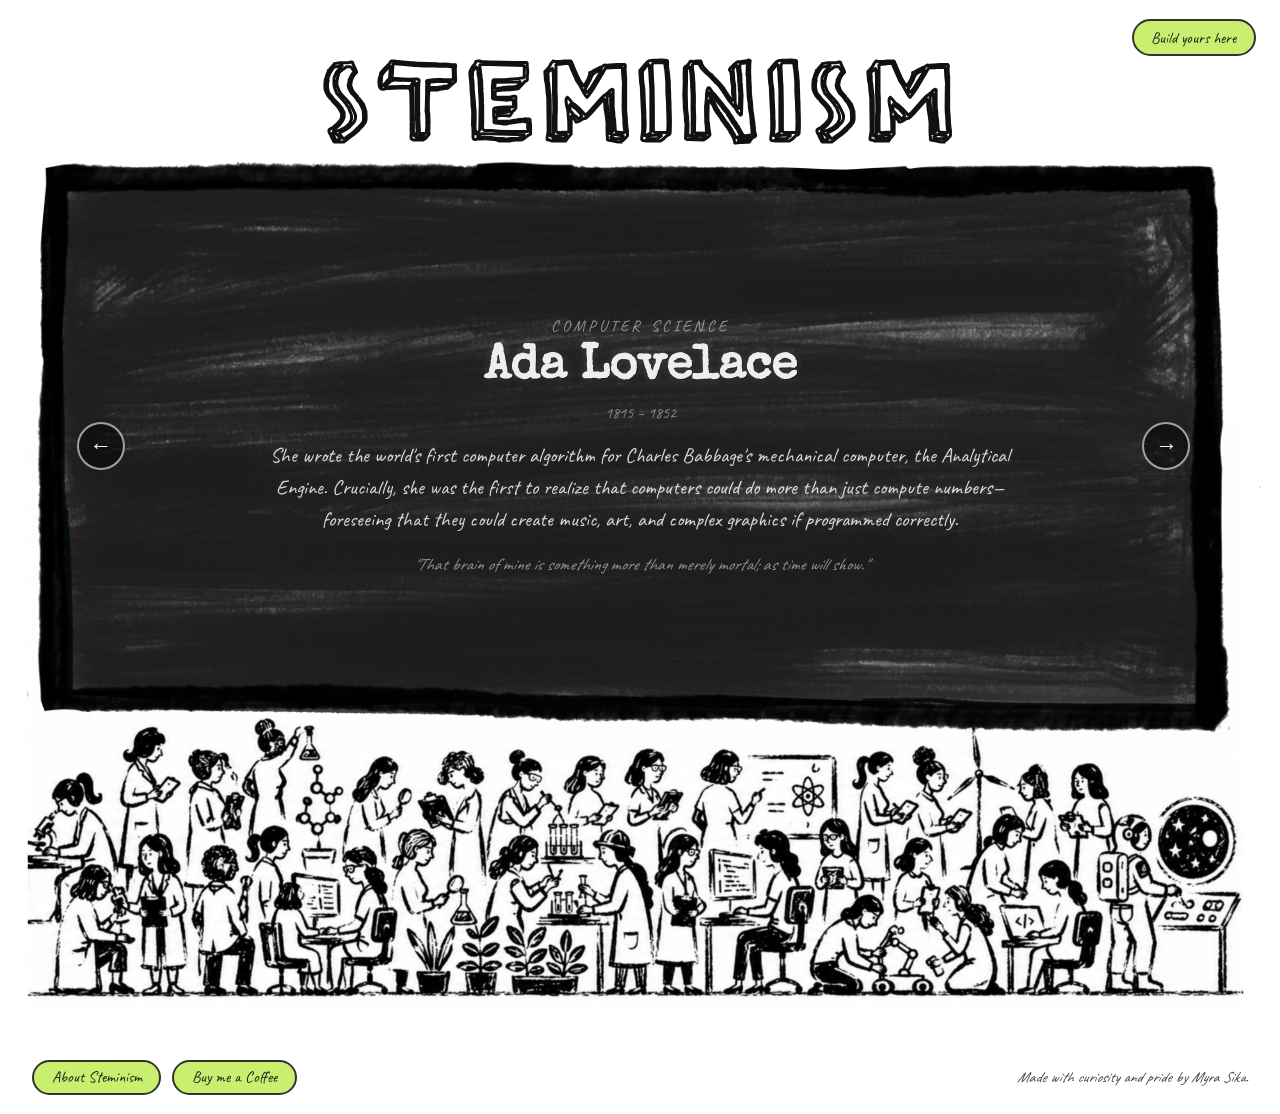
==== commit 1de4620e: "Fixes and corrections" ====
--- a/index.html
+++ b/index.html
@@ -14,10 +14,62 @@
   <!-- Title -->
   <h1 class="app-title">STEMINISM</h1>
 
-  <!-- Chalkboard -->
-  <div class="chalkboard-wrapper">
-    <div class="chalkboard" id="chalkboard">
-      <div class="chalk-content" id="chalk-content">
+  <!-- Chalkboard wrapper: position:relative so buttons can anchor to it -->
+  <div class="chalkboard-wrapper" style="position:relative; width:100%; margin-top:-1rem;">
+
+    <!-- Left arrow button -->
+    <button id="btn-prev" style="
+      position:absolute; left:6%; top:50%; 
+      transform:translateY(-50%);
+      z-index:10; background:rgba(0,0,0,0.45); 
+      border:2px solid rgba(255,255,255,0.6);
+      border-radius:50%; 
+      width:3rem; height:3rem; 
+      font-size:1.4rem; color:#fff;
+      cursor:pointer; display:flex; 
+      align-items:center; 
+      justify-content:center;
+      line-height:1;">&#8592;</button>
+
+    <!-- Right arrow button -->
+    <button id="btn-next" style="
+      position:absolute; right:7%; top:50%; 
+      transform:translateY(-50%);
+      z-index:10; background:rgba(0,0,0,0.45); 
+      border:2px solid rgba(255,255,255,0.6);
+      border-radius:50%; 
+      width:3rem; height:3rem; 
+      font-size:1.4rem; color:#fff;
+      cursor:pointer; display:flex; 
+      align-items:center; 
+      justify-content:center;
+      line-height:1;">&#8594;</button>
+
+    <!-- Chalkboard: overflow:hidden to crop SVG -->
+    <div id="chalkboard" style="
+      position:relative; width:100%;
+      aspect-ratio: 5637 / 2518;
+      overflow:hidden; cursor:default;">
+
+      <!-- SVG blackboard image -->
+      <img
+        src="images/Steminism blackboard.svg"
+        alt=""
+        aria-hidden="true"
+        style="
+          position:absolute; top:0; left:0;
+          width:141.8%; height:auto;
+          left:-22.7%; top:-36.3%;
+          display:block; pointer-events:none; z-index:0;"
+      >
+
+      <!-- Chalk text centered on the board -->
+      <div class="chalk-content" id="chalk-content" style="
+        position:absolute; inset:0; z-index:1;
+        display:flex; flex-direction:column;
+        align-items:center; justify-content:center;
+        padding:4% 12%; text-align:center;
+        pointer-events:none;">
         <p class="chalk-category" id="chalk-category">Computer Science</p>
         <h2 class="chalk-name" id="chalk-name">Ada Lovelace</h2>
         <p class="chalk-lifespan" id="chalk-lifespan">1815 – 1852</p>
@@ -25,11 +77,12 @@
         <p class="chalk-quote" id="chalk-quote">"That brain of mine is something more than merely mortal; as time will show."</p>
       </div>
     </div>
-    <button class="next-btn" id="next-fact-btn">Next Fact →</button>
   </div>
 
-  <!-- Illustration strip (bottom portion of bckg.png via CSS background) -->
-  <div class="illustration-strip"></div>
+  <!-- bckg.png illustration -->
+  <div style="width:100%; overflow:hidden; margin-top:-43%;">
+    <img src="images/bckg.png" alt="Women in STEM illustration" style="width:100%; display:block;">
+  </div>
 
   <!-- Footer -->
   <footer>
--- a/styles.css
+++ b/styles.css
@@ -1,4 +1,12 @@
 @import url('https://fonts.googleapis.com/css2?family=Caveat:wght@400;600;700&family=Special+Elite&display=swap');
+
+@font-face {
+  font-family: 'The Rainmaker';
+  src: url('fonts/the-rainmaker/The%20Rainmaker.otf') format('opentype');
+  font-weight: normal;
+  font-style: normal;
+  font-display: swap;
+}
 
 * {
   box-sizing: border-box;
@@ -36,7 +44,7 @@
 
 /* ── Title ── */
 .app-title {
-  font-family: 'Special Elite', cursive;
+  font-family: 'The Rainmaker', cursive;
   font-size: clamp(3.5rem, 10vw, 7rem);
   font-weight: 400;
   color: transparent;
@@ -52,27 +60,16 @@
 
 /* ── Chalkboard ── */
 .chalkboard-wrapper {
-  width: 90%;
-  max-width: 1100px;
+  width: 100%;
+  max-width: 100%;
   position: relative;
+  margin-bottom: 0;
 }
 
 .chalkboard {
   width: 100%;
-  /* bckg.png 8000x5400; blackboard = top 55% = rows 0-2970.
-     aspect ratio: 8000/2970 ≈ 2.69 */
-  aspect-ratio: 8000 / 2970;
-  background-image: url('images/bckg.png');
-  background-size: 100% auto;
-  background-position: top center;
-  background-repeat: no-repeat;
   position: relative;
   overflow: hidden;
-  display: flex;
-  flex-direction: column;
-  align-items: center;
-  justify-content: center;
-  padding: 2.5rem 3rem;
   cursor: pointer;
 }
 
@@ -131,27 +128,6 @@
   line-height: 1.4;
 }
 
-/* next button overlaid bottom-right of board */
-.next-btn {
-  position: absolute;
-  bottom: -1.1rem;
-  right: 1.5rem;
-  background: #c8f06e;
-  border: 2px solid #333;
-  border-radius: 999px;
-  padding: 0.45rem 1.4rem;
-  font-family: 'Caveat', cursive;
-  font-size: 1rem;
-  color: #222;
-  cursor: pointer;
-  z-index: 5;
-  transition: background 0.2s;
-}
-
-.next-btn:hover {
-  background: #b5e050;
-}
-
 /* fade transition */
 .chalk-content {
   transition: opacity 0.25s ease;
@@ -160,20 +136,7 @@
   opacity: 0;
 }
 
-/* ── Illustration strip ── */
-/* bckg.png 8000×5400. Illustration = bottom 45% ≈ rows 2970–5400.
-   Show as background cropped to bottom portion.
-   Container aspect = 8000 / 2430 ≈ 3.29:1 */
-.illustration-strip {
-  width: 90%;
-  max-width: 1100px;
-  aspect-ratio: 8000 / 2430;
-  background-image: url('images/bckg.png');
-  background-size: 100% auto;
-  background-position: bottom center;
-  background-repeat: no-repeat;
-  margin-top: 0;
-}
+/* illustration strip handled inline in HTML */
 
 /* ── Footer ── */
 footer {
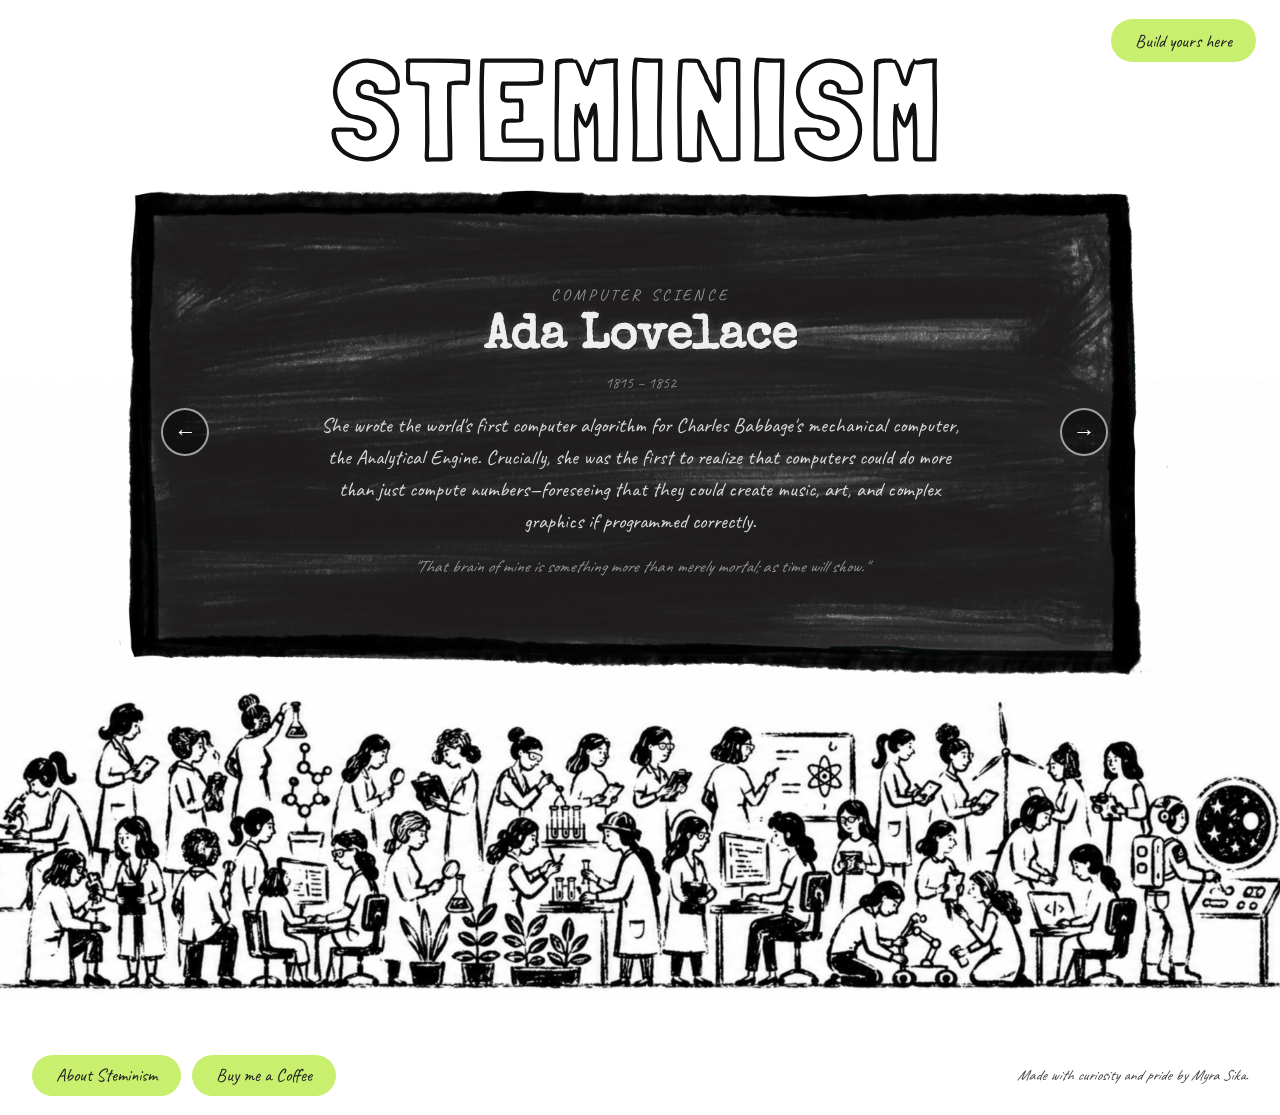
==== commit 85b06b4d: "font changes" ====
--- a/index.html
+++ b/index.html
@@ -15,7 +15,7 @@
   <h1 class="app-title">STEMINISM</h1>
 
   <!-- Chalkboard wrapper: position:relative so buttons can anchor to it -->
-  <div class="chalkboard-wrapper" style="position:relative; width:100%; margin-top:-1rem;">
+  <div class="chalkboard-wrapper" style="position:relative; width:85%; margin-top:-1rem;">
 
     <!-- Left arrow button -->
     <button id="btn-prev" style="
@@ -81,7 +81,7 @@
 
   <!-- bckg.png illustration -->
   <div style="width:100%; overflow:hidden; margin-top:-43%;">
-    <img src="images/bckg.png" alt="Women in STEM illustration" style="width:100%; display:block;">
+    <img src="images/bckg.png" alt="Women in STEM illustration" style="width:106%; display:block; margin-left:-2.5%;">
   </div>
 
   <!-- Footer -->
--- a/styles.css
+++ b/styles.css
@@ -1,11 +1,9 @@
-@import url('https://fonts.googleapis.com/css2?family=Caveat:wght@400;600;700&family=Special+Elite&display=swap');
+@import url('https://fonts.googleapis.com/css2?family=Caveat:wght@400;600;700&family=Special+Elite&family=Londrina+Outline&display=swap');
 
-@font-face {
-  font-family: 'The Rainmaker';
-  src: url('fonts/the-rainmaker/The%20Rainmaker.otf') format('opentype');
-  font-weight: normal;
+.londrina-outline-regular {
+  font-family: "Londrina Outline", sans-serif;
+  font-weight: 400;
   font-style: normal;
-  font-display: swap;
 }
 
 * {
@@ -31,11 +29,10 @@
   top: 1.2rem;
   right: 1.5rem;
   background: #c8f06e;
-  border: 2px solid #333;
   border-radius: 999px;
-  padding: 0.4rem 1.1rem;
+  padding: 0.6rem 1.5rem;
   font-family: 'Caveat', cursive;
-  font-size: 1rem;
+  font-size: 1.15rem;
   color: #222;
   text-decoration: none;
   cursor: pointer;
@@ -44,12 +41,12 @@
 
 /* ── Title ── */
 .app-title {
-  font-family: 'The Rainmaker', cursive;
-  font-size: clamp(3.5rem, 10vw, 7rem);
-  font-weight: 400;
+  font-family: "Londrina Outline", sans-serif;
+  font-size: clamp(1rem, 11vw, 16rem);
+  font-weight: 100;
   color: transparent;
   -webkit-text-stroke: 3px #111;
-  text-stroke: 3px #111;
+  /* text-stroke is non-standard; use -webkit-text-stroke for broader support */
   letter-spacing: 0.05em;
   text-align: center;
   margin-top: 2.5rem;
@@ -155,11 +152,10 @@
 
 .footer-pill {
   background: #c8f06e;
-  border: 2px solid #333;
   border-radius: 999px;
-  padding: 0.35rem 1.1rem;
+  padding: 0.55rem 1.5rem;
   font-family: 'Caveat', cursive;
-  font-size: 1rem;
+  font-size: 1.15rem;
   color: #222;
   text-decoration: none;
   cursor: pointer;
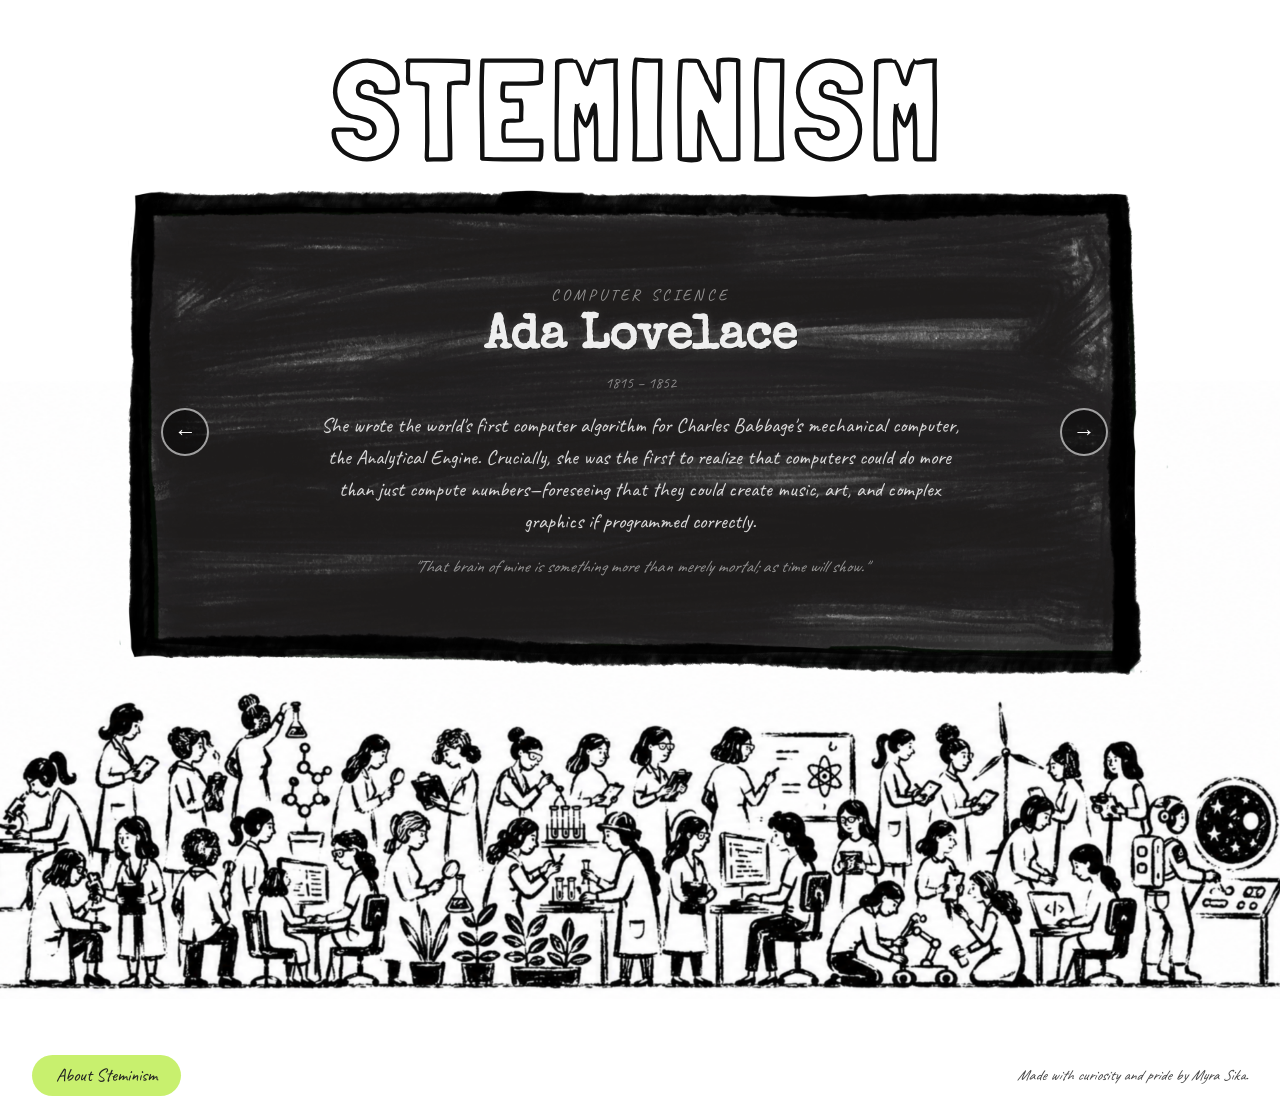
==== commit cf7a564e: "Temporary hold on byo and coffee buttons" ====
--- a/index.html
+++ b/index.html
@@ -9,7 +9,7 @@
 <body>
 
   <!-- Top-right pill -->
-  <a class="build-pill" href="#" target="_blank" rel="noopener noreferrer">Build yours here</a>
+  <!-- <a class="build-pill" href="#" target="_blank" rel="noopener noreferrer">Build yours here</a> -->
 
   <!-- Title -->
   <h1 class="app-title">STEMINISM</h1>
@@ -87,8 +87,8 @@
   <!-- Footer -->
   <footer>
     <div class="footer-pills">
-      <a class="footer-pill" href="#" target="_blank" rel="noopener noreferrer">About Steminism</a>
-      <a class="footer-pill" href="https://buymeacoffee.com" target="_blank" rel="noopener noreferrer">Buy me a Coffee</a>
+      <a class="footer-pill" href="about.html" rel="noopener noreferrer">About Steminism</a>
+     <!-- <a class="footer-pill" href="https://buymeacoffee.com" target="_blank" rel="noopener noreferrer">Buy me a Coffee</a> -->
     </div>
     <span class="footer-credit">Made with curiosity and pride by Myra Sika.</span>
   </footer>
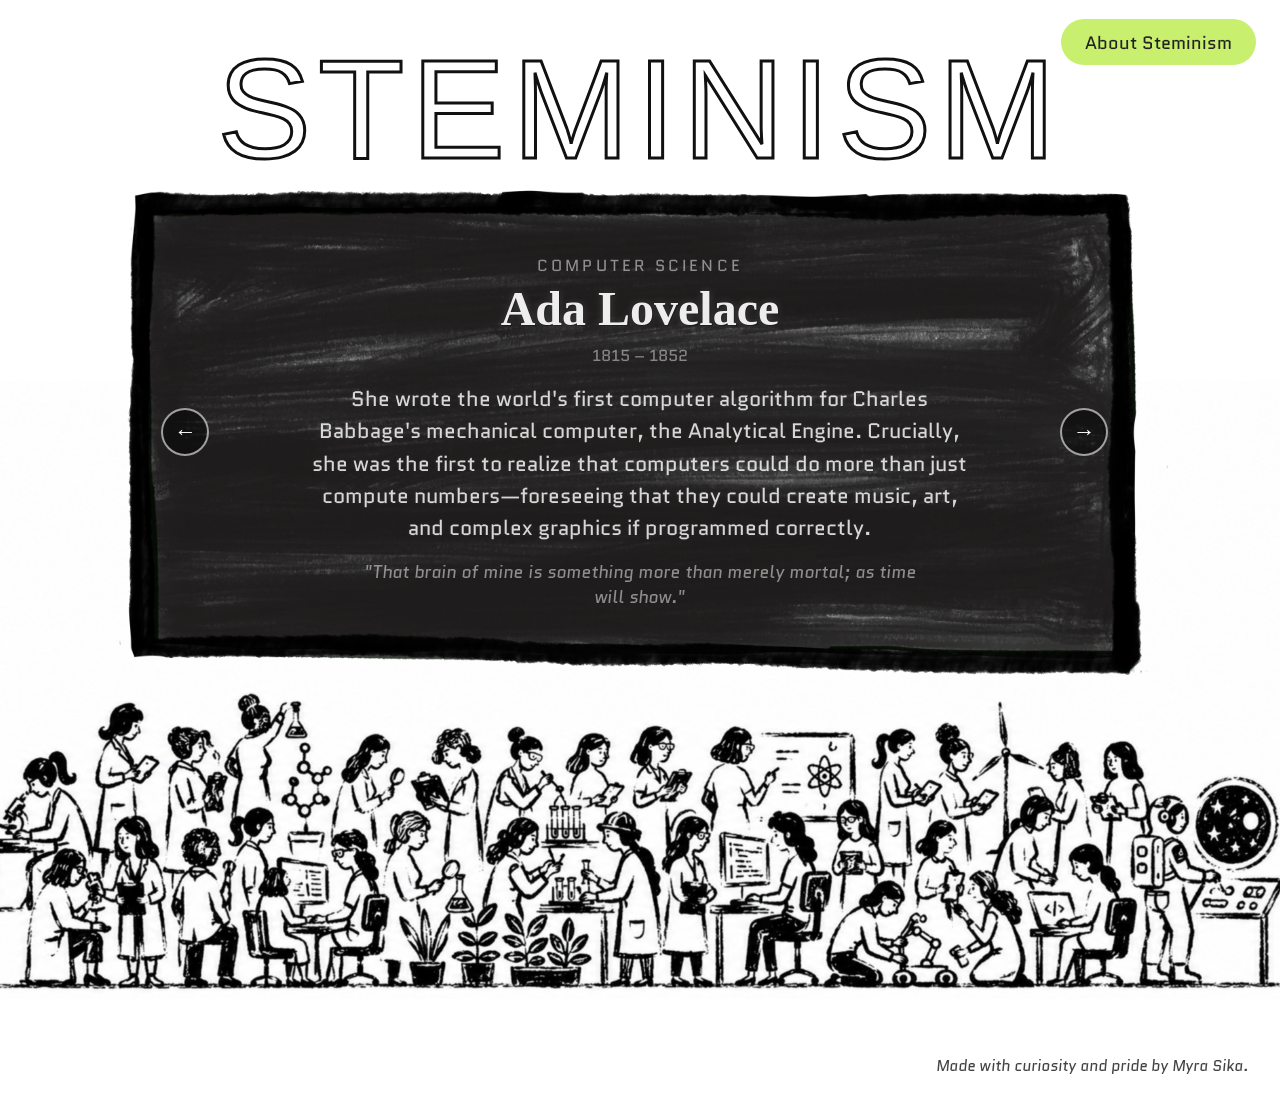
==== commit 1c040783: "Chnge about button position and font on the chalk board" ====
--- a/index.html
+++ b/index.html
@@ -9,7 +9,7 @@
 <body>
 
   <!-- Top-right pill -->
-  <!-- <a class="build-pill" href="#" target="_blank" rel="noopener noreferrer">Build yours here</a> -->
+  <a class="build-pill" href="about.html" rel="noopener noreferrer">About Steminism</a>
 
   <!-- Title -->
   <h1 class="app-title">STEMINISM</h1>
@@ -87,7 +87,6 @@
   <!-- Footer -->
   <footer>
     <div class="footer-pills">
-      <a class="footer-pill" href="about.html" rel="noopener noreferrer">About Steminism</a>
      <!-- <a class="footer-pill" href="https://buymeacoffee.com" target="_blank" rel="noopener noreferrer">Buy me a Coffee</a> -->
     </div>
     <span class="footer-credit">Made with curiosity and pride by Myra Sika.</span>
--- a/styles.css
+++ b/styles.css
@@ -1,4 +1,4 @@
-@import url('https://fonts.googleapis.com/css2?family=Caveat:wght@400;600;700&family=Special+Elite&family=Londrina+Outline&display=swap');
+@import url('https://fonts.googleapis.com/css2?family=Quantico:ital,wght@0,400;0,700;1,400;1,700&display=swap');
 
 .londrina-outline-regular {
   font-family: "Londrina Outline", sans-serif;
@@ -14,7 +14,7 @@
 
 body {
   background: #ffffff;
-  font-family: 'Caveat', cursive;
+  font-family: 'Quantico', sans-serif;
   min-height: 100vh;
   display: flex;
   flex-direction: column;
@@ -31,7 +31,7 @@
   background: #c8f06e;
   border-radius: 999px;
   padding: 0.6rem 1.5rem;
-  font-family: 'Caveat', cursive;
+  font-family: 'Quantico', sans-serif;
   font-size: 1.15rem;
   color: #222;
   text-decoration: none;
@@ -79,7 +79,7 @@
 }
 
 .chalk-category {
-  font-family: 'Caveat', cursive;
+  font-family: 'Quantico', sans-serif;
   font-size: clamp(0.75rem, 1.5vw, 1rem);
   color: rgba(255,255,255,0.5);
   letter-spacing: 0.2em;
@@ -99,14 +99,14 @@
 }
 
 .chalk-lifespan {
-  font-family: 'Caveat', cursive;
+  font-family: 'Quantico', sans-serif;
   font-size: clamp(0.8rem, 1.5vw, 1rem);
   color: rgba(255,255,255,0.45);
   margin-bottom: 1rem;
 }
 
 .chalk-fact {
-  font-family: 'Caveat', cursive;
+  font-family: 'Quantico', sans-serif;
   font-size: clamp(0.95rem, 2vw, 1.3rem);
   color: rgba(255, 255, 255, 0.82);
   line-height: 1.55;
@@ -116,7 +116,7 @@
 }
 
 .chalk-quote {
-  font-family: 'Caveat', cursive;
+  font-family: 'Quantico', sans-serif;
   font-size: clamp(0.85rem, 1.6vw, 1.1rem);
   color: rgba(255, 255, 255, 0.5);
   font-style: italic;
@@ -154,7 +154,7 @@
   background: #c8f06e;
   border-radius: 999px;
   padding: 0.55rem 1.5rem;
-  font-family: 'Caveat', cursive;
+  font-family: 'Quantico', sans-serif;
   font-size: 1.15rem;
   color: #222;
   text-decoration: none;
@@ -162,7 +162,7 @@
 }
 
 .footer-credit {
-  font-family: 'Caveat', cursive;
+  font-family: 'Quantico', sans-serif;
   font-size: 0.95rem;
   color: #444;
   font-style: italic;
